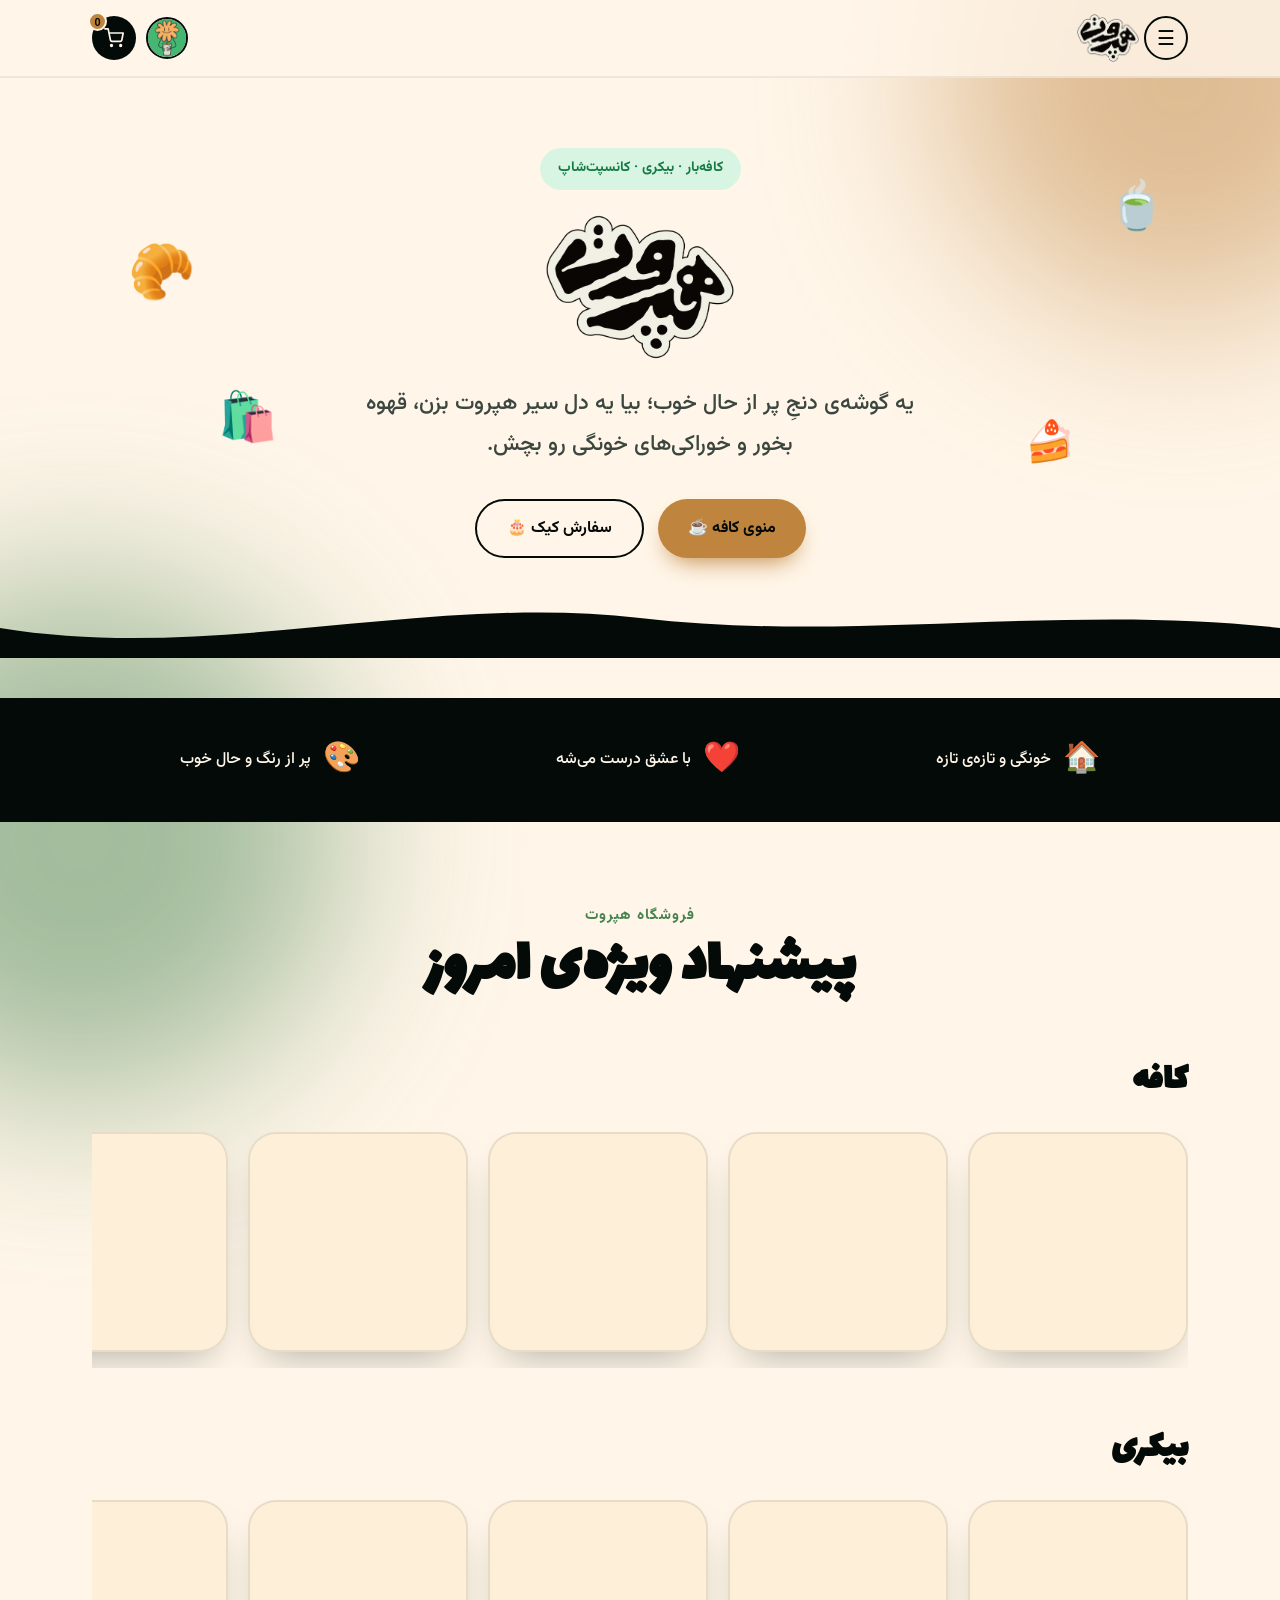
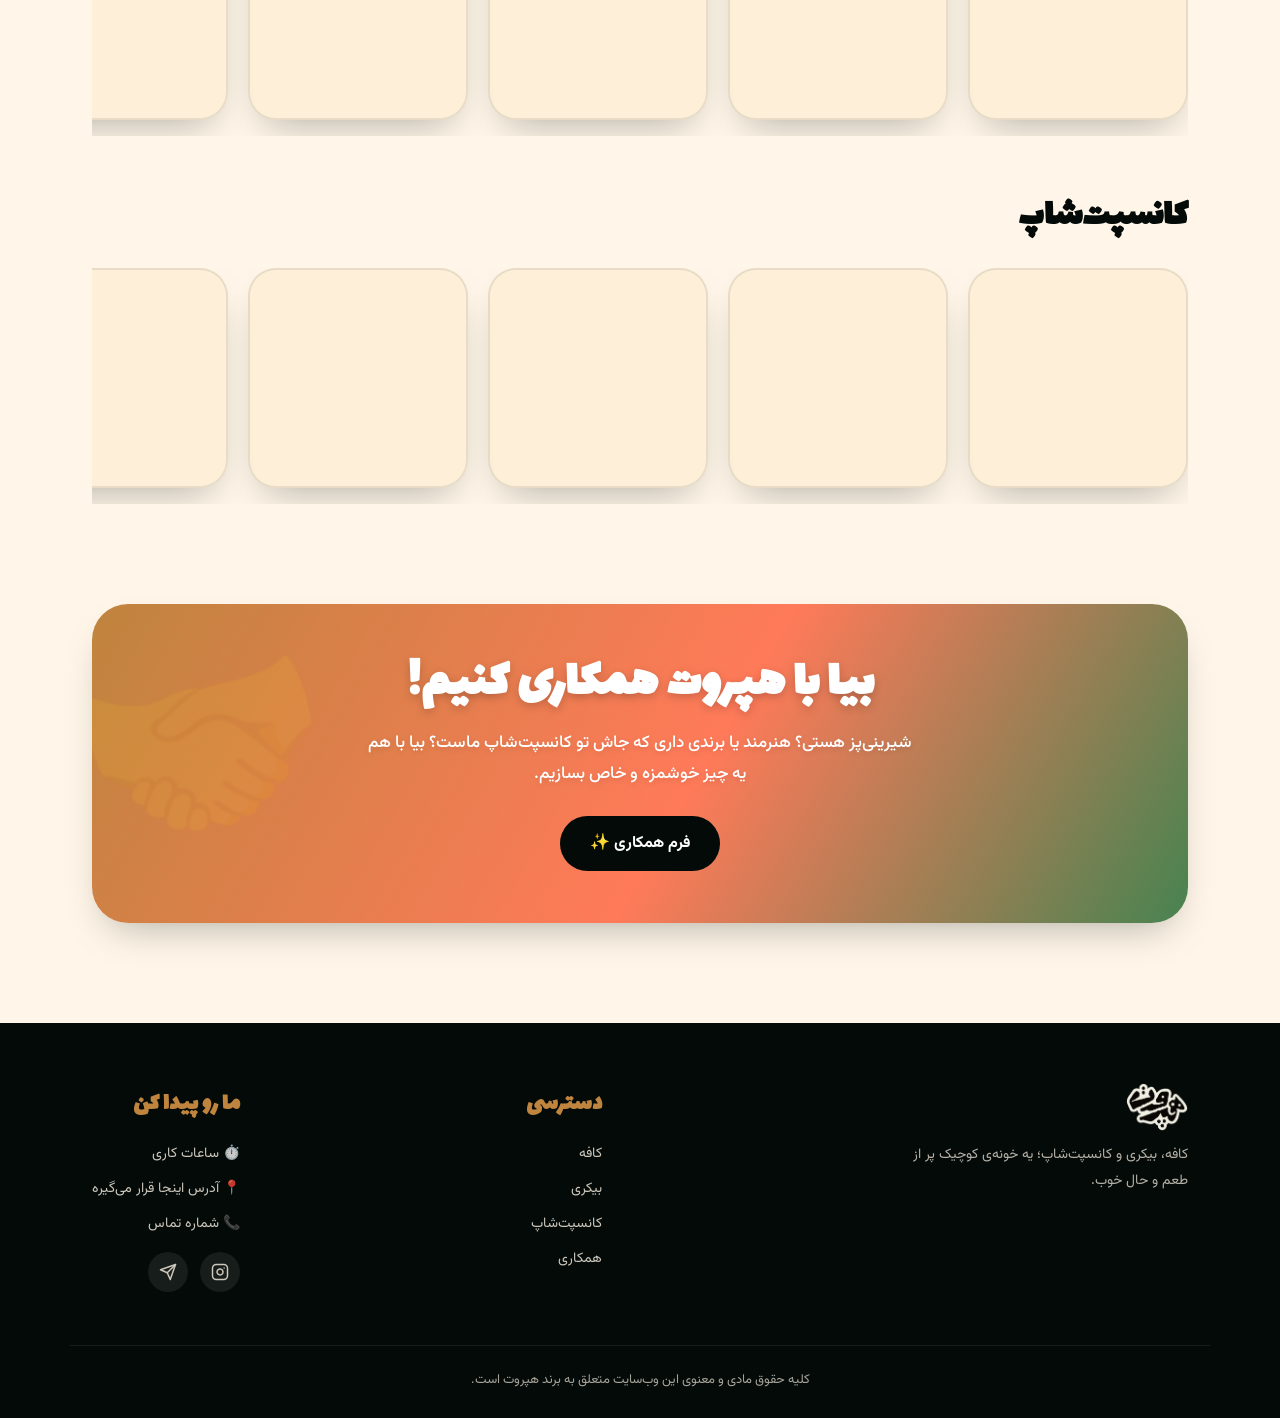
==== haparot.html @ b017d7bc "Haparoot Website" ====
<!DOCTYPE html>
<html lang="fa" dir="rtl">
  <head>
    <meta charset="UTF-8">
    <meta name="viewport" content="width=device-width, initial-scale=1.0">
    <title>هپروت | کافه، بیکری و کانسپت‌شاپ</title>
    <link rel="preconnect" href="https://fonts.googleapis.com">
    <link rel="preconnect" href="https://fonts.gstatic.com" crossorigin>
    <link href="https://fonts.googleapis.com/css2?family=Lalezar&family=Vazirmatn:wght@400;500;700;900&display=swap" rel="stylesheet">
    <link rel="stylesheet" href="Styles/haparot.css">
  </head>
  <body>
  <!-- NAV -->
    <nav>
      <div class="wrap nav-in">
        <div class="brand-group">
          <button class="burger" aria-label="منو">☰</button>
          <a href="#" class="logo">
            <img class="logo-img" src="Resources/Logotype.png" alt="لوگوی هپروت">
          </a>
        </div>
        <div class="nav-right">
          <div class="nav-icons">
            <img class="logo-cup" src="Resources/StickerCup.jpg" alt="لوگوی هپروت">
            <button class="icon-btn" aria-label="سبد خرید">
              <svg viewBox="0 0 24 24" fill="none" stroke="currentColor" stroke-width="2" stroke-linecap="round" stroke-linejoin="round"><circle cx="9" cy="21" r="1"/><circle cx="20" cy="21" r="1"/><path d="M1 1h4l2.68 13.39a2 2 0 0 0 2 1.61h9.72a2 2 0 0 0 2-1.61L23 6H6"/></svg>
              <span class="cart-badge">0</span>
            </button>
          </div>
        </div>
      </div>
    </nav>

    <!-- HERO -->
    <header class="hero">
      <span class="float f1">🍵</span>
      <span class="float f2">🥐</span>
      <span class="float f3">🍰</span>
      <span class="float f4">🛍️</span>
      <div class="wrap">
        <div class="banner-wrap">
          <span class="kicker">کافه‌بار · بیکری · کانسپت‌شاپ</span>
          <img class="banner" src="Resources/Logotype.png" alt="لوگوی هپروت">
        </div>
        
        <p class="tag">یه گوشه‌ی دنجِ پر از حال خوب؛ بیا یه دل سیر هپروت بزن، قهوه بخور و خوراکی‌های خونگی رو بچش.</p>
        <div class="btns">
          <button class="btn btn-primary" onclick="document.getElementById('cafe').scrollIntoView()">منوی کافه ☕</button>
          <button class="btn btn-ghost" onclick="document.getElementById('bakery').scrollIntoView()">سفارش کیک 🎂</button>
        </div>
      </div>
      <svg class="wave" viewBox="0 0 1440 70" preserveAspectRatio="none"><path fill="#030A08" d="M0,40 C240,75 480,5 720,30 C960,55 1200,15 1440,40 L1440,70 L0,70 Z"/></svg>
    </header>

    <!-- FEATURES -->
    <div class="feats">
      <div class="wrap feats-in">
        <div class="feat"><span class="ic">🏠</span> خونگی و تازه‌ی تازه</div>
        <div class="feat"><span class="ic">❤️</span> با عشق درست می‌شه</div>
        <div class="feat"><span class="ic">🎨</span> پر از رنگ و حال خوب</div>
      </div>
    </div>

    <!-- PRODUCTS SLIDERS -->
    <section class="block" id="products">
      <div class="wrap">
        <div class="head">
          <div class="small">فروشگاه هپروت</div>
          <h2>پیشنهاد ویژه‌ی امروز</h2>
        </div>

        <div class="slider-group">

          <!-- CAFE -->
          <div class="slider-section" id="cafe">
            <h3 class="slider-title">کافه</h3>
            <div class="slider-track">
              <div class="slider-box"></div>
              <div class="slider-box"></div>
              <div class="slider-box"></div>
              <div class="slider-box"></div>
              <div class="slider-box"></div>
            </div>
          </div>

          <!-- BAKERY -->
          <div class="slider-section" id="bakery">
            <h3 class="slider-title">بیکری</h3>
            <div class="slider-track">
              <div class="slider-box"></div>
              <div class="slider-box"></div>
              <div class="slider-box"></div>
              <div class="slider-box"></div>
              <div class="slider-box"></div>
            </div>
          </div>

          <!-- CONCEPT SHOP -->
          <div class="slider-section" id="shop">
            <h3 class="slider-title">کانسپت‌شاپ</h3>
            <div class="slider-track">
              <div class="slider-box"></div>
              <div class="slider-box"></div>
              <div class="slider-box"></div>
              <div class="slider-box"></div>
              <div class="slider-box"></div>
            </div>
          </div>

        </div>
      </div>
    </section>

    <!-- COLLAB -->
    <section class="collab" id="collab">
      <div class="wrap">
        <div class="collab-in">
          <h2>بیا با هپروت همکاری کنیم!</h2>
          <p>شیرینی‌پز هستی؟ هنرمند یا برندی داری که جاش تو کانسپت‌شاپ ماست؟ بیا با هم یه چیز خوشمزه و خاص بسازیم.</p>
          <button class="btn">فرم همکاری ✨</button>
        </div>
      </div>
    </section>

    <!-- FOOTER -->
    <footer>
      <div class="wrap foot-grid">
        <div class="foot-brand">
          <div class="logo">
            <img class="logo-img" src="Resources/Logotype.png" alt="لوگوی هپروت">
          </div>
          <p>کافه، بیکری و کانسپت‌شاپ؛ یه خونه‌ی کوچیک پر از طعم و حال خوب.</p>
          
        </div>
        <div class="foot-col">
          <h4>دسترسی</h4>
          <a href="#cafe">کافه</a>
          <a href="#bakery">بیکری</a>
          <a href="#shop">کانسپت‌شاپ</a>
          <a href="#collab">همکاری</a>
        </div>
        <div class="foot-col">
          <h4>ما رو پیدا کن</h4>
          <span>⏱️ ساعات کاری</span>
          <span>📍 آدرس اینجا قرار می‌گیره</span>
          <span>📞 شماره تماس</span>
          <div class="foot-social">
            <a href="https://instagram.com/cafe.haparoot/" target="_blank" rel="noopener" aria-label="اینستاگرام">
              <svg viewBox="0 0 24 24" fill="none" stroke="currentColor" stroke-width="2" stroke-linecap="round" stroke-linejoin="round"><rect x="2" y="2" width="20" height="20" rx="5" ry="5"/><path d="M16 11.37A4 4 0 1 1 12.63 8 4 4 0 0 1 16 11.37z"/><line x1="17.5" y1="6.5" x2="17.51" y2="6.5"/></svg>
            </a>
            <a href="https://t.me/Pouriya_v" target="_blank" rel="noopener" aria-label="تلگرام">
              <svg viewBox="0 0 24 24" fill="none" stroke="currentColor" stroke-width="2" stroke-linecap="round" stroke-linejoin="round"><path d="M22 2 11 13"/><path d="M22 2 15 22l-4-9-9-4 20-7z"/></svg>
            </a>
          </div>
        </div>
      </div>
      <div class="wrap foot-bottom">کلیه حقوق مادی و معنوی این وب‌سایت متعلق به برند هپروت است.</div>
    </footer>
  </body>
</html>
---- Styles/haparot.css ----
@font-face {
  font-family: "Doran";
  src: url("Resources/Fonts/Doran-Regular.otf") format("opentype");
  font-weight: 400;
  font-style: normal;
}

:root
{
    --orange:#BF843E;
    --green:#478350;
    --ink:#030A08;
    --cream:#FFF6E9;
    --cream-2:#FDEFD8;
    --coral:#FF7A59;
    --mint:#D8F5E4;
    --peach:#FFE7C4;
    --radius:28px;
    --shadow:0 18px 40px -18px rgba(3,10,8,.35);
    --display:"Lalezar",cursive;
    --body:"Vazirmatn",sans-serif;
  }

  *
  {
    margin:0;
    padding:0;
    box-sizing:border-box;
  }

  html
  {
    scroll-behavior:smooth;
  }

  body
  {
    font-family:var(--body);
    background:var(--cream);
    color:var(--ink);
    line-height:1.85;
    overflow-x:hidden;
    position:relative;
  }

  body::before,body::after
  {
    content:"";
    position:fixed;
    border-radius:50%;
    filter:blur(90px);
    z-index:-1;
    opacity:.5;
  }

  body::before
  {
    width:480px;
    height:480px;
    background:var(--orange);
    top:-160px;
    right:-140px;
  }

  body::after
  {
    width:520px;
    height:520px;
    background:var(--green);
    bottom:-200px;
    left:-180px;
  }

  a
  {
    text-decoration:none;
    color:inherit;
  }

  .wrap
  {
    max-width:1140px;
    margin:0 auto;
    padding:0 22px;
  }

  .banner-wrap {
    display: flex;
    flex-direction: column;
    align-items: center;
  }

  /* ===== NAV ===== */
  nav
  {
    position:sticky;top:0;z-index:50;
    background:rgba(255,246,233,.82);
    backdrop-filter:blur(12px);
    border-bottom:2px solid rgba(3,10,8,.06);
  }

  .nav-in
  {
    display:flex;
    align-items:center;
    justify-content:space-between;
    height:76px;
  }

  .logo
  {
    display:flex;
    align-items:center;
    gap:10px;
  }

  .logo-title
  {
    display:flex;
    align-items:center;
  }

  .brand-group
  {
    display:flex;
    align-items:center;
    gap: 5px;
  }
  
  .logo-img{
    height:48px;
    width:auto;
    max-width:190px;
    object-fit:contain;
  }
  
  .logo-cup
  {
    width:42px;
    height:42px;
    border-radius:50%;
    object-fit:cover;
    background:var(--peach);
    border:2px solid var(--ink);
  }
  
  .logo-img:not([src]),.logo-img[src=""]
  {
    visibility:hidden;
    width:0;
  }
  
  .logo-text
  {
    font-family:var(--display);
    font-size:30px;
    color:var(--ink);
    line-height:1;
  }

  .nav-right
  {
    display:flex;
    align-items:center;
    gap:26px;
  }
  
  .nav-links
  {
    display:flex;
    gap:28px;
    align-items:center;
  }
  
  .nav-links a
  {
    font-weight:500;
    font-size:15px;
    position:relative;
    transition:color .2s;
  }
  
  .nav-links a::after
  {
    content:"";
    position:absolute;
    right:0;
    bottom:-6px;
    height:3px;
    width:0;
    background:var(--green);
    border-radius:3px;
    transition:width .25s;
  }
  
  .nav-links a:hover
  {
    color:var(--green);
  }
  
  .nav-links a:hover::after
  {
    width:100%;
  }

  .nav-icons
  {
    display:flex;
    align-items:center;
    gap:10px;
  }

  .icon-btn
  {
    position:relative;
    width:44px;
    height:44px;
    border-radius:50%;
    background:var(--ink);
    color:var(--cream);
    display:flex;
    align-items:center;
    justify-content:center;
    border:none;
    cursor:pointer;
    transition:transform .2s,background .2s;
  }

  .icon-btn:hover
  {
    transform:translateY(-2px);
    background:var(--green);
  }

  .icon-btn svg
  {
    width:20px;
    height:20px;
  }

  .cart-badge
  {
    position:absolute;
    top:-4px;
    left:-4px;
    background:var(--orange);
    color:var(--ink);
    font-size:11px;
    font-weight:700;
    width:19px;
    height:19px;
    border-radius:50%;
    display:flex;
    align-items:center;
    justify-content:center;
    border:2px solid var(--cream);
  }

  .burger
  {
    width:44px;
    height:44px;
    border-radius:50%;
    background:transparent;
    border:2px solid var(--ink);
    align-items:center;
    justify-content:center;
    font-size:20px;
    cursor:pointer;
    color:var(--ink);
  }

  /* ===== HERO ===== */
  .hero
  {
    position:relative;
    text-align:center;
    padding:70px 0 40px;
  }

  .hero .kicker
  {
    display:inline-block;
    background:var(--mint);
    color:#157a45;
    font-weight:700;
    padding:8px 18px;
    border-radius:50px;
    font-size:14px;
    margin-bottom:22px;
    opacity:0;
    animation:rise .7s .05s forwards;
  }

  .hero h1
  {
    font-family:var(--display);
    font-size:clamp(72px,15vw,150px);
    line-height:.95;
    color:var(--ink);
    letter-spacing:1px;
    opacity:0;
    animation:rise .7s .15s forwards;
  }

  .banner
  {
    order: 2;
    height: 150px;
    width: auto;
    max-width: 190px;
    object-fit: contain;
  }

  .hero h1 .pop
  {
    color:var(--orange);
    position:relative;
  }

  .hero h1 .gr
  {
    color:var(--green);
    position:relative;
  }

  .hero .tag
  {
    font-size:clamp(17px,2.4vw,22px);
    font-weight:500;
    max-width:560px;
    margin:22px auto 0;
    color:#3a463f;
    opacity:0;
    animation:rise .7s .3s forwards;
  }

  .hero .btns
  {
    display:flex;
    gap:14px;
    justify-content:center;
    flex-wrap:wrap;
    margin-top:34px;
    opacity:0;
    animation:rise .7s .45s forwards;
  }

  .btn
  {
    padding:15px 30px;
    border-radius:50px;
    font-weight:700;
    font-size:16px;
    font-family:var(--body);
    cursor:pointer;
    border:none;
    transition:transform .2s,box-shadow .2s;
  }
  
  .btn-primary
  {
    background:var(--orange);
    color:var(--ink);
    box-shadow:0 12px 24px -10px var(--orange);
  }
  
  .btn-primary:hover
  {
    transform:translateY(-3px) rotate(-1deg);
  }
  
  .btn-ghost
  {
    background:transparent;
    color:var(--ink);
    border:2.5px solid var(--ink);
  }
  
  .btn-ghost:hover
  {
    transform:translateY(-3px);
    background:var(--ink);
    color:var(--cream);
  }

  .float
  {
    position:absolute;
    font-size:46px;
    animation:bob 5s ease-in-out infinite;
    user-select:none;
    z-index:-1;
  }
  
  .float.f1
  {
    top:90px;
    right:9%;
    animation-delay:0s;
  }
  
  .float.f2
  {
    top:150px;
    left:10%;
    animation-delay:.8s;
    font-size:54px;
  }
  
  .float.f3
  {
    top:330px;
    right:16%;
    animation-delay:1.6s;
    font-size:40px;
  }
  
  .float.f4
  {
    top:300px;
    left:17%;
    animation-delay:2.2s;
    font-size:48px;
  }

  /* wave divider */
  .wave
  {
    display:block;
    width:100%;
    height:70px;
    margin-top:30px;
  }

  /* ===== FEATURES STRIP ===== */
  .feats
  {
    background:var(--ink);
    color:var(--cream);
    padding:34px 0;
  }
  
  .feats-in
  {
    display:flex;
    justify-content:space-around;
    gap:20px;
    flex-wrap:wrap;
    text-align:center;
  }
  
  .feat
  {
    display:flex;
    align-items:center;
    gap:12px;
    font-weight:500;
    font-size:16px;
  }
  
  .feat .ic
  {
    font-size:30px;
  }

  /* ===== SECTIONS ===== */
  section.block
  {
    padding:80px 0 30px;
  }
  
  .head
  {
    text-align:center;
    margin-bottom:48px;
  }
  
  .head .small
  {
    color:var(--green);
    font-weight:700;
    font-size:15px;
    letter-spacing:1px;
  }
  
  .head h2
  {
    font-family:var(--display);
    font-size:clamp(40px,6vw,62px);
    color:var(--ink);
    line-height:1;
    margin-top:6px;
  }

  /* ===== PRODUCT CARDS ===== */
  .cards
  {
    display:grid;
    grid-template-columns:repeat(3,1fr);
    gap:34px;
  }
  
  .card{
    position:relative;
    clip-path:polygon(5% 2%, 97% 0%, 100% 96%, 3% 100%);
    filter:drop-shadow(0 16px 26px rgba(3,10,8,.28));
    padding:38px 30px 30px;
    display:flex;flex-direction:column;min-height:360px;
    transition:transform .3s;
  }
  
  .card:hover
  {
    transform:translateY(-8px) rotate(-1deg)
  }
  
  .card .handle
  {
    position:absolute;
    top:-14px;
    right:50%;
    transform:translateX(50%);
    width:64px;
    height:26px;
    border:4px solid var(--ink);
    border-bottom:none;
    border-radius:30px 30px 0 0;
    opacity:.9;
  }
  
  .card .emoji
  {
    font-size:48px;
    margin-bottom:14px;
  }
  
  .card h3
  {
    font-family:var(--display);
    font-size:34px;
    line-height:1;
    margin-bottom:10px;
  }
  
  .card p
  {
    font-size:15px;
    font-weight:400;
    margin-bottom:auto;
    opacity:.92;
  }
  
  .card .from
  {
    font-weight:700;
    font-size:14px;
    margin:18px 0 14px;
    opacity:.85;
  }
  
  .card .order
  {
    align-self:flex-start;
    background:var(--ink);
    color:var(--cream);
    padding:12px 22px;
    border-radius:50px;
    font-weight:700;
    font-size:15px;
    transition:transform .2s,background .2s;
    display:inline-flex;
    align-items:center;
    gap:8px;
  }
  
  .card .order:hover
  {
    transform:translateX(-4px);
  }

  .card.cafe
  {
    background:var(--orange);
    color:var(--ink);
  }
  
  .card.cafe .handle
  {
    border-color:var(--ink);
  }
  
  .card.cafe .order:hover
  {
    background:#fff;
    color:var(--ink);
  }
  
  .card.bakery
  {
    background:var(--green);
    color:#06241a;
  }
  
  .card.bakery .handle
  {
    border-color:#06241a;
  }
  
  .card.bakery .order
  {
    background:#06241a;
  }
  
  .card.bakery .order:hover
  {
    background:#fff;
      color:#06241a;
  }
  
  .card.shop
  {
    background:var(--ink);
    color:var(--cream);
  }
  
  .card.shop .handle
  {
    border-color:var(--cream);
  }
  
  .card.shop .order
  {
    background:var(--orange);
    color:var(--ink);
  }
  
  .card.shop .order:hover
  {
    background:var(--green);
    color:#fff;
  }

  /* ===== PRODUCT SLIDERS ===== */
  .slider-group
  {
    display:flex;
    flex-direction:column;
    gap:46px;
  }

  .slider-section
  {
    width:100%;
  }

  .slider-title
  {
    font-family:var(--display);
    font-size:clamp(28px,4vw,38px);
    margin-bottom:16px;
    color:var(--ink);
  }

  .slider-track
  {
    display:flex;
    gap:20px;
    overflow-x:auto;
    scroll-snap-type:x mandatory;
    -webkit-overflow-scrolling:touch;
    padding-bottom:16px;
    scrollbar-width:thin;
  }

  .slider-box
  {
    flex:0 0 220px;
    height:220px;
    background:var(--cream-2);
    border:2px solid rgba(3,10,8,.08);
    border-radius:var(--radius);
    box-shadow:var(--shadow);
    scroll-snap-align:start;
  }

  /* ===== COLLAB ===== */
  .collab
  {
    padding:70px 0;
  }
  
  .collab-in
  {
    background:linear-gradient(120deg,var(--orange),var(--coral) 55%,var(--green));
    border-radius:36px;
    padding:52px 40px;
    text-align:center;
    color:#fff;
    position:relative;
    overflow:hidden;
    box-shadow:var(--shadow);
  }
  
  .collab-in::before
  {
    content:"🤝";
    position:absolute;
    font-size:200px;
    opacity:.12;
    top:-30px;
    left:-10px;
    transform:rotate(-12deg);
  }
  
  .collab-in h2
  {
    font-family:var(--display);
    font-size:clamp(34px,5vw,52px);
    line-height:1.1;
    text-shadow:0 3px 10px rgba(0,0,0,.18);
  }
  
  .collab-in p
  {
    max-width:560px;
    margin:14px auto 26px;
    font-weight:500;
    font-size:17px;
    text-shadow:0 2px 6px rgba(0,0,0,.12);
  }
  
  .collab-in .btn
  {
    background:var(--ink);
    color:#fff;
  }
  
  .collab-in .btn:hover
  {
    transform:translateY(-3px) scale(1.03);
  }

  /* ===== FOOTER ===== */
  footer
  {
    background:var(--ink);
    color:var(--cream);
    padding:60px 0 26px;
    margin-top:30px;
  }
  
  .foot-grid
  {
    display:flex;
    justify-content:space-between;
    gap:40px;
    flex-wrap:wrap;
  }
  
  .foot-brand .logo-text
  {
    color:var(--cream);
  }
  
  .foot-brand .logo
  {
    margin-bottom:12px;
  }
  
  .foot-brand p
  {
    max-width:300px;
    opacity:.7;
    font-size:14px;
  }
  
  .foot-col h4
  {
    font-family:var(--display);
    font-size:24px;
    margin-bottom:14px;
    color:var(--orange);
  }
  
  .foot-col a,.foot-col span
  {
    display:block;
    opacity:.8;
    font-size:14px;
    margin-bottom:9px;
    transition:opacity .2s;
  }
  
  .foot-col a:hover
  {
    opacity:1;
    color:var(--green);
  }
 
  .foot-bottom
  {
    text-align:center;
    margin-top:44px;
    padding-top:22px;
    border-top:1px solid rgba(255,255,255,.12);
    opacity:.65;
    font-size:13px;
  }

  .foot-social
  {
    display:flex;
    gap:12px;
    margin-top:14px;
  }

  .foot-social a
  {
    width:40px;
    height:40px;
    border-radius:50%;
    background:rgba(255,246,233,.1);
    display:flex;
    align-items:center;
    justify-content:center;
    font-size:18px;
    transition:transform .2s,background .2s;
  }

  .foot-social a svg
  {
    width:18px;
    height:18px;
  }
  
  .foot-social a:hover
  {
    transform:translateY(-2px);
    background:var(--orange);
  }

  @keyframes rise{from{opacity:0;transform:translateY(26px)}to{opacity:1;transform:translateY(0)}}
  @keyframes bob{0%,100%{transform:translateY(0) rotate(-4deg)}50%{transform:translateY(-18px) rotate(4deg)}}

  /* ===== RESPONSIVE ===== */
  @media(max-width:880px)
  {
    .cards{grid-template-columns:1fr}
    .nav-links{display:none}
    .burger{display:flex}
    .float{display:none}
    .foot-grid{flex-direction:column;gap:28px}
  }
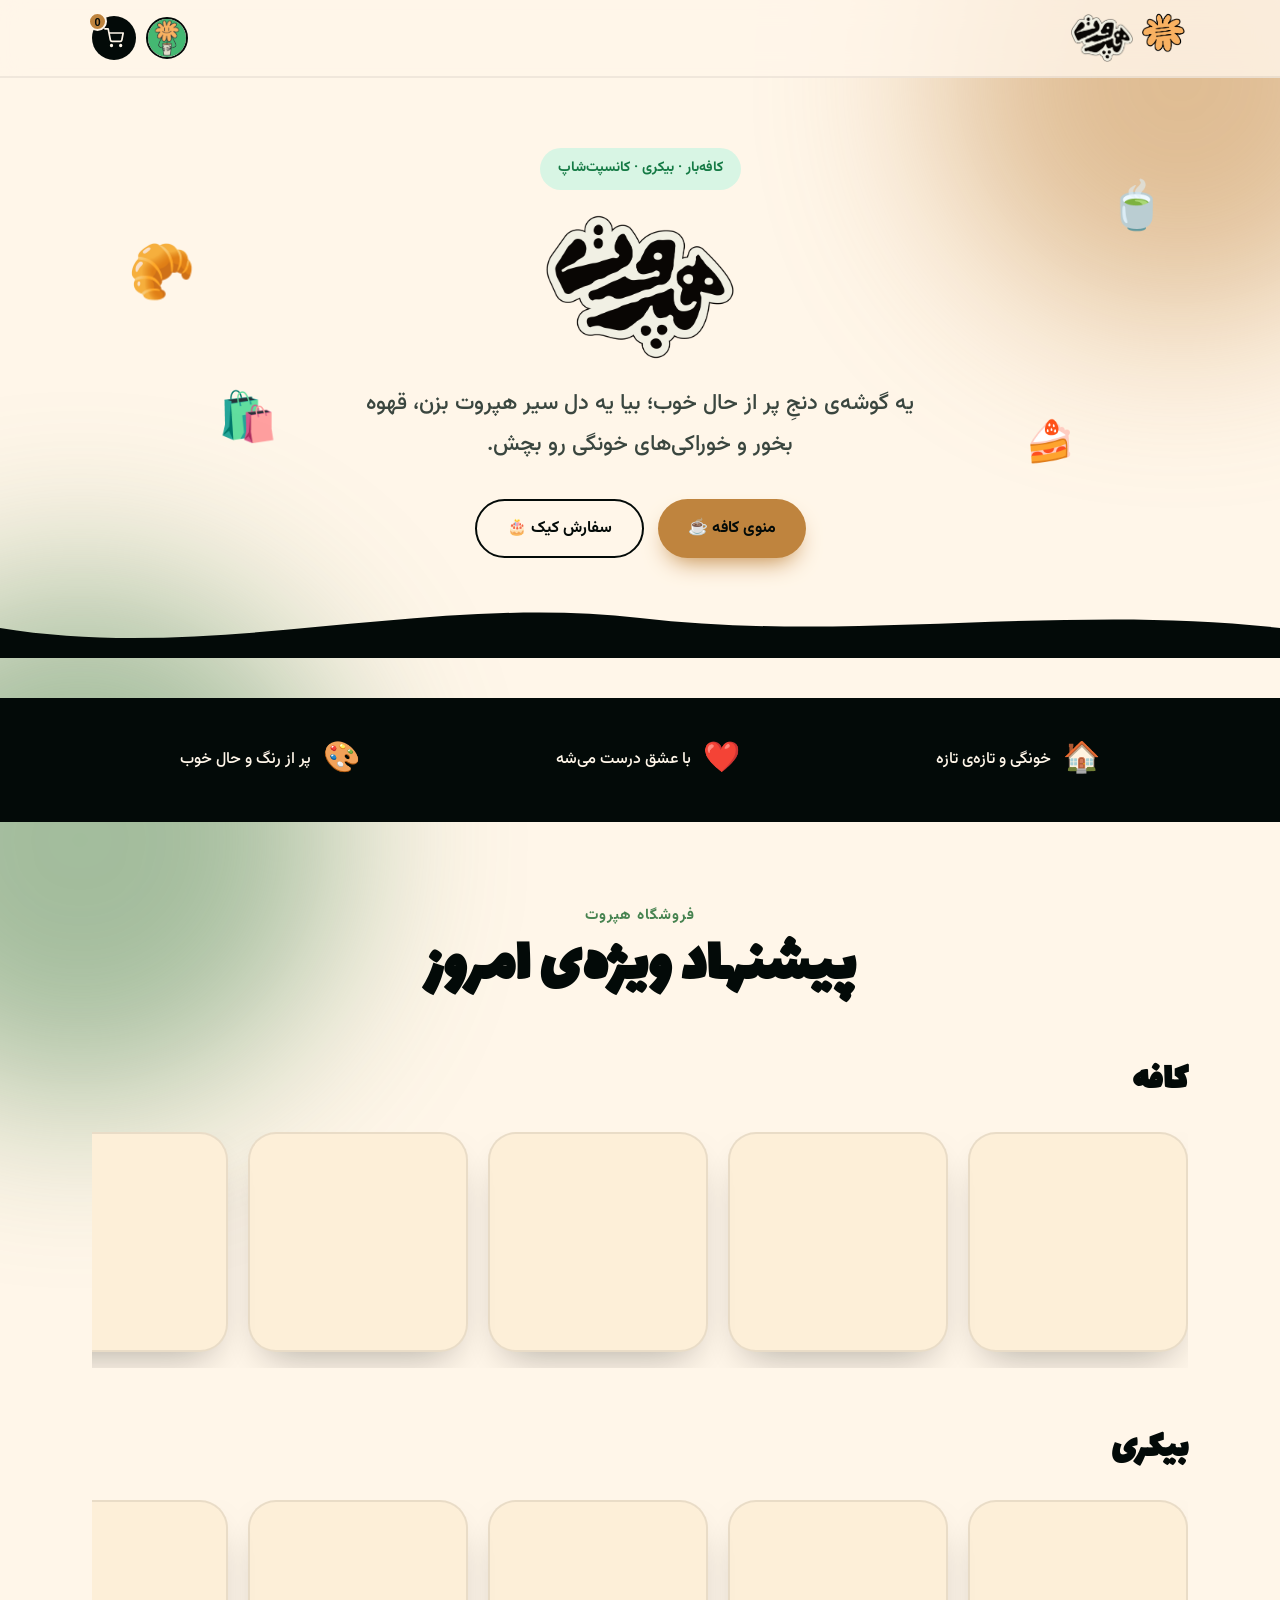
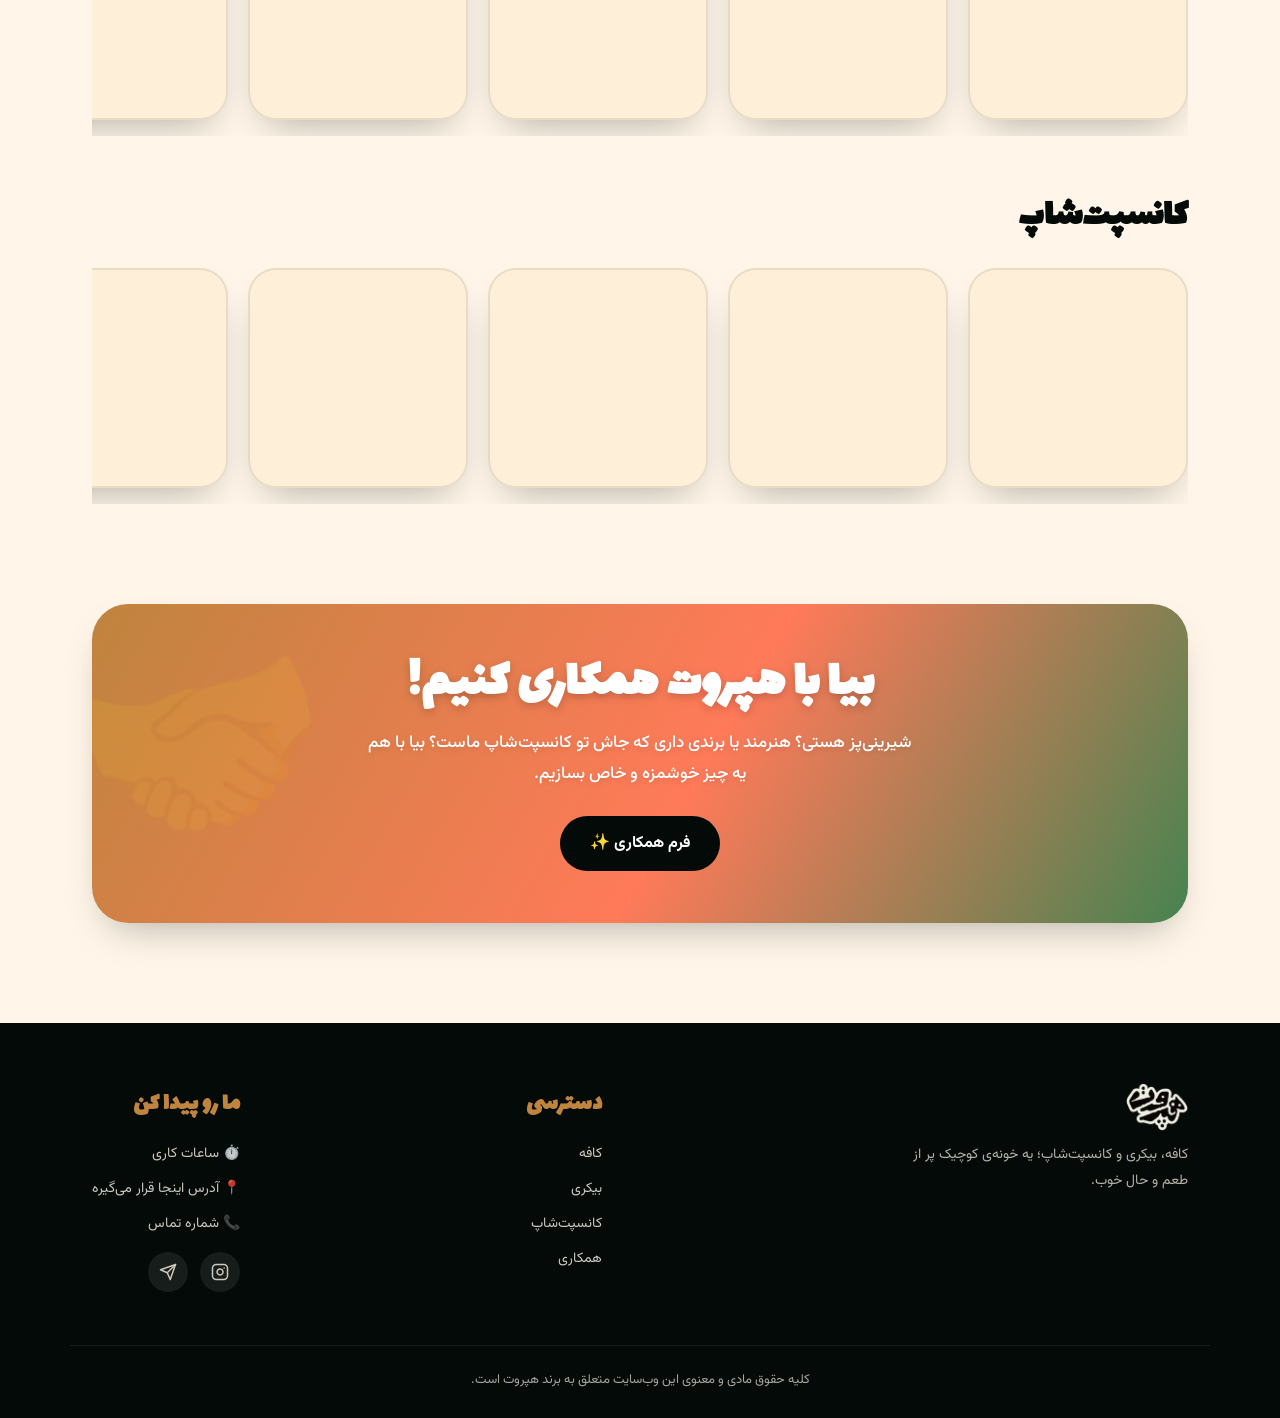
==== commit bdf73376: "Update More button design and functionality" ====
--- a/haparot.html
+++ b/haparot.html
@@ -14,7 +14,61 @@
     <nav>
       <div class="wrap nav-in">
         <div class="brand-group">
-          <button class="burger" aria-label="منو">☰</button>
+          <div class="more-wrap" id="moreWrap">
+            <span class="more-ring"></span>
+            <img class="more" id="moreBtn" src="Resources/HaparootMore.png" alt="لوگوی هپروت" onclick="toggleMorePanel()">
+            <div class="more-panel" id="morePanel">
+
+              <div class="more-section">
+                <div class="more-section-head" onclick="toggleSection(this)">
+                  <span>خنزر پنزر فروشی</span>
+                  <span class="more-arrow">▾</span>
+                </div>
+                <div class="more-sub">
+                  <a href="#">زیرمجموعه یک</a>
+                  <a href="#">زیرمجموعه دو</a>
+                  <a href="#">زیرمجموعه سه</a>
+                </div>
+              </div>
+
+              <div class="more-section">
+                <div class="more-section-head" onclick="toggleSection(this)">
+                  <span>منوی کافه</span>
+                  <span class="more-arrow">▾</span>
+                </div>
+                <div class="more-sub">
+                  <a href="#">زیرمجموعه یک</a>
+                  <a href="#">زیرمجموعه دو</a>
+                  <a href="#">زیرمجموعه سه</a>
+                </div>
+              </div>
+
+              <div class="more-section">
+                <div class="more-section-head" onclick="toggleSection(this)">
+                  <span>خوردنی فروشی</span>
+                  <span class="more-arrow">▾</span>
+                </div>
+                <div class="more-sub">
+                  <a href="#">زیرمجموعه یک</a>
+                  <a href="#">زیرمجموعه دو</a>
+                  <a href="#">زیرمجموعه سه</a>
+                </div>
+              </div>
+
+              <div class="more-section">
+                <div class="more-section-head" onclick="toggleSection(this)">
+                  <span>همکاری هپروتی</span>
+                  <span class="more-arrow">▾</span>
+                </div>
+                <div class="more-sub">
+                  <a href="#">زیرمجموعه یک</a>
+                  <a href="#">زیرمجموعه دو</a>
+                  <a href="#">زیرمجموعه سه</a>
+                </div>
+              </div>
+
+            </div>
+          </div>
           <a href="#" class="logo">
             <img class="logo-img" src="Resources/Logotype.png" alt="لوگوی هپروت">
           </a>
@@ -156,5 +210,21 @@
       </div>
       <div class="wrap foot-bottom">کلیه حقوق مادی و معنوی این وب‌سایت متعلق به برند هپروت است.</div>
     </footer>
+    <script>
+      function toggleMorePanel(){
+        const wrap = document.getElementById('moreWrap');
+        const panel = document.getElementById('morePanel');
+        wrap.classList.toggle('open');
+        panel.classList.toggle('open');
+      }
+      function toggleSection(el){
+        const section = el.parentElement;
+        const wasExpanded = section.classList.contains('expanded');
+        document.querySelectorAll('.more-section').forEach(s => s.classList.remove('expanded'));
+        if(!wasExpanded){
+          section.classList.add('expanded');
+        }
+      }
+    </script>
   </body>
 </html>
--- a/Styles/haparot.css
+++ b/Styles/haparot.css
@@ -134,7 +134,123 @@
     max-width:190px;
     object-fit:contain;
   }
-  
+  .more 
+  {
+    width:50px;
+    height:50px;
+    object-fit:cover;
+    cursor: pointer;
+  }
+
+  .more-wrap
+  {
+    position:relative;
+  }
+
+  @property --more-p
+  {
+    syntax:'<number>';
+    inherits:false;
+    initial-value:0;
+  }
+
+  .more-ring
+  {
+    position:absolute;
+    top:0px;
+    left:0px;
+    width:50px;
+    height:50px;
+    border-radius:50%;
+    padding:3px;
+    --more-p:0;
+    background:conic-gradient(var(--green) calc(var(--more-p) * 1%), transparent 0);
+    -webkit-mask:radial-gradient(farthest-side, transparent calc(100% - 3px), #000 calc(100% - 3px));
+    mask:radial-gradient(farthest-side, transparent calc(100% - 3px), #000 calc(100% - 3px));
+    transition:--more-p .6s ease;
+    pointer-events:none;
+  }
+
+  .more-wrap.open .more-ring
+  {
+    --more-p:100;
+  }
+  .more-panel
+  {
+    display:none;
+    position:absolute;
+    top:60px;
+    right:0;
+    width:240px;
+    background:var(--cream-2);
+    border:2px solid rgba(3,10,8,.08);
+    border-radius:var(--radius);
+    box-shadow:var(--shadow);
+    padding:10px 16px;
+    z-index:60;
+  }
+
+  .more-panel.open
+  {
+    display:block;
+  }
+
+  .more-section
+  {
+    border-bottom:1px solid rgba(3,10,8,.08);
+  }
+
+  .more-section:last-child
+  {
+    border-bottom:none;
+  }
+
+  .more-section-head
+  {
+    display:flex;
+    justify-content:space-between;
+    align-items:center;
+    padding:12px 2px;
+    cursor:pointer;
+    font-weight:700;
+    font-size:15px;
+  }
+
+  .more-arrow
+  {
+    transition:transform .2s;
+  }
+
+  .more-section.expanded .more-arrow
+  {
+    transform:rotate(180deg);
+  }
+
+  .more-sub
+  {
+    display:none;
+    flex-direction:column;
+    gap:8px;
+    padding:0 4px 12px 6px;
+  }
+
+  .more-section.expanded .more-sub
+  {
+    display:flex;
+  }
+
+  .more-sub a
+  {
+    font-size:13px;
+    opacity:.85;
+  }
+
+  .more-sub a:hover
+  {
+    opacity:1;
+    color:var(--green);
+  }
+
   .logo-cup
   {
     width:42px;
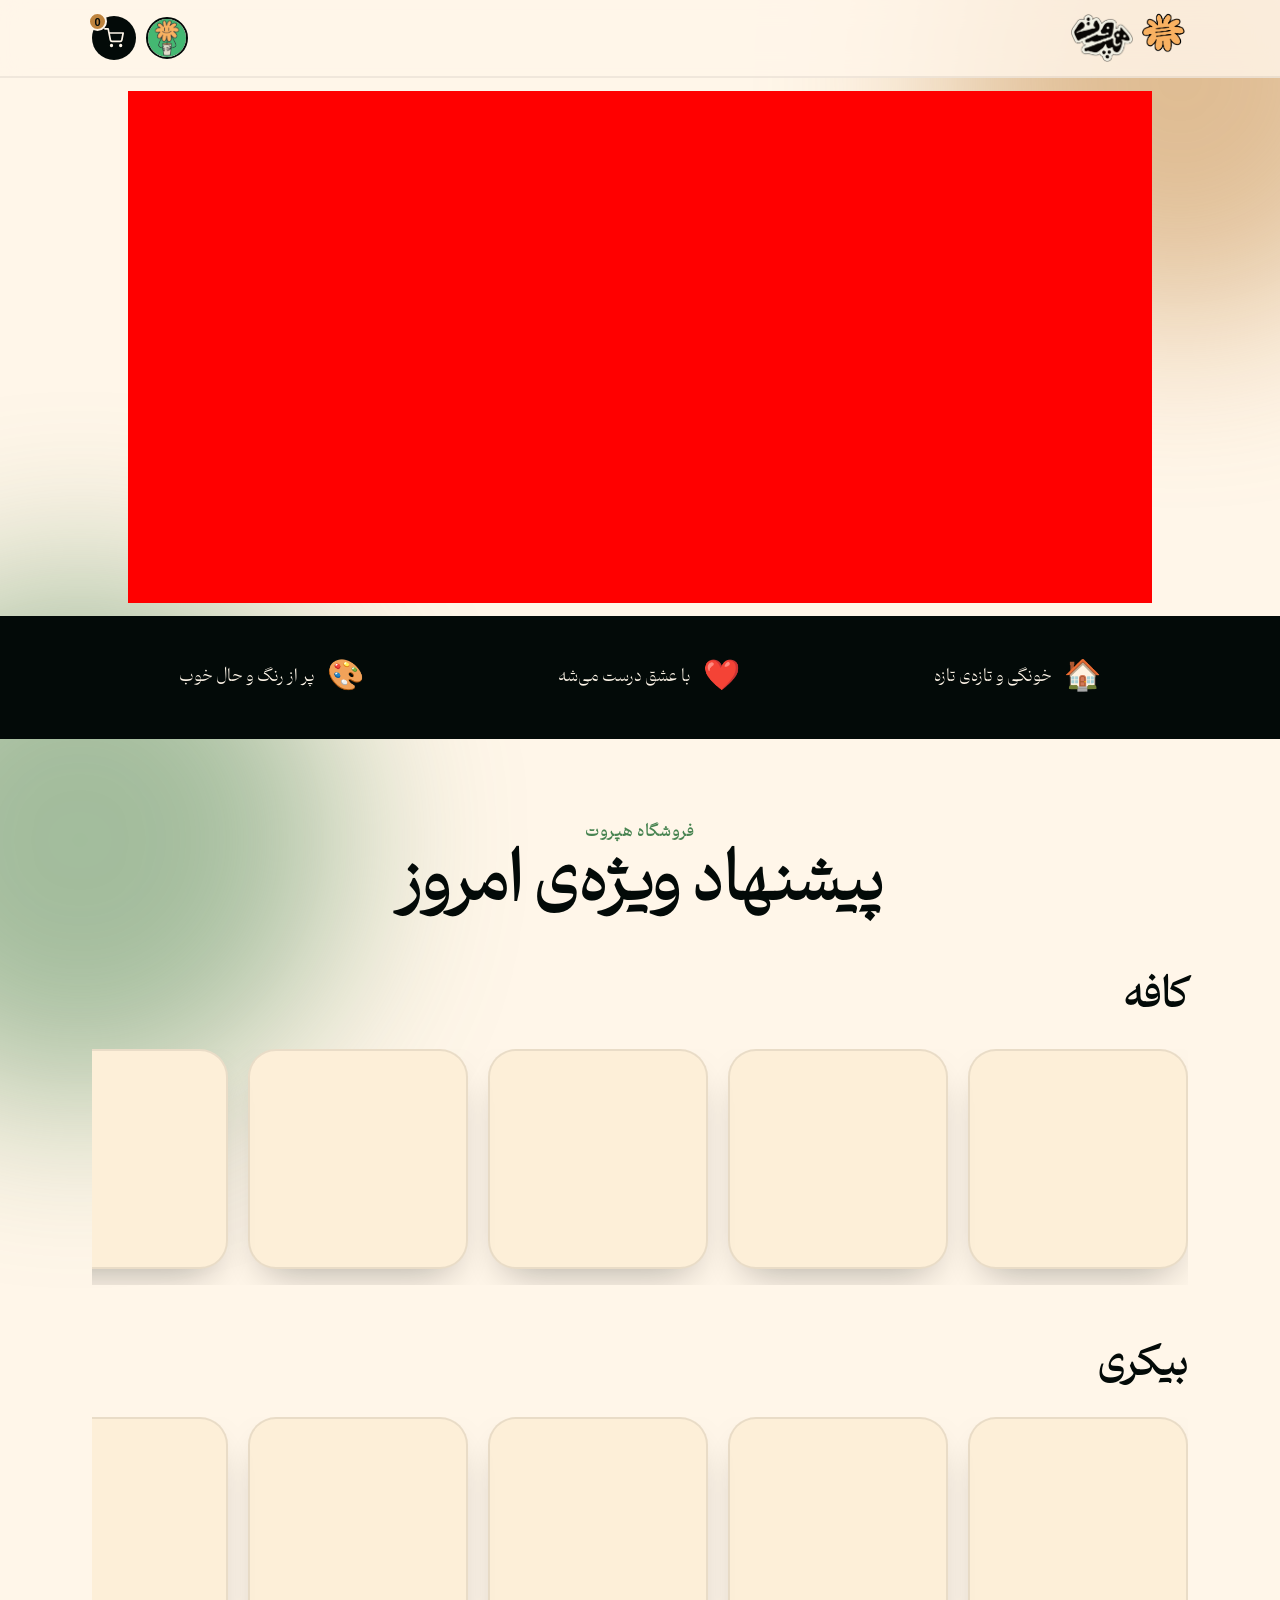
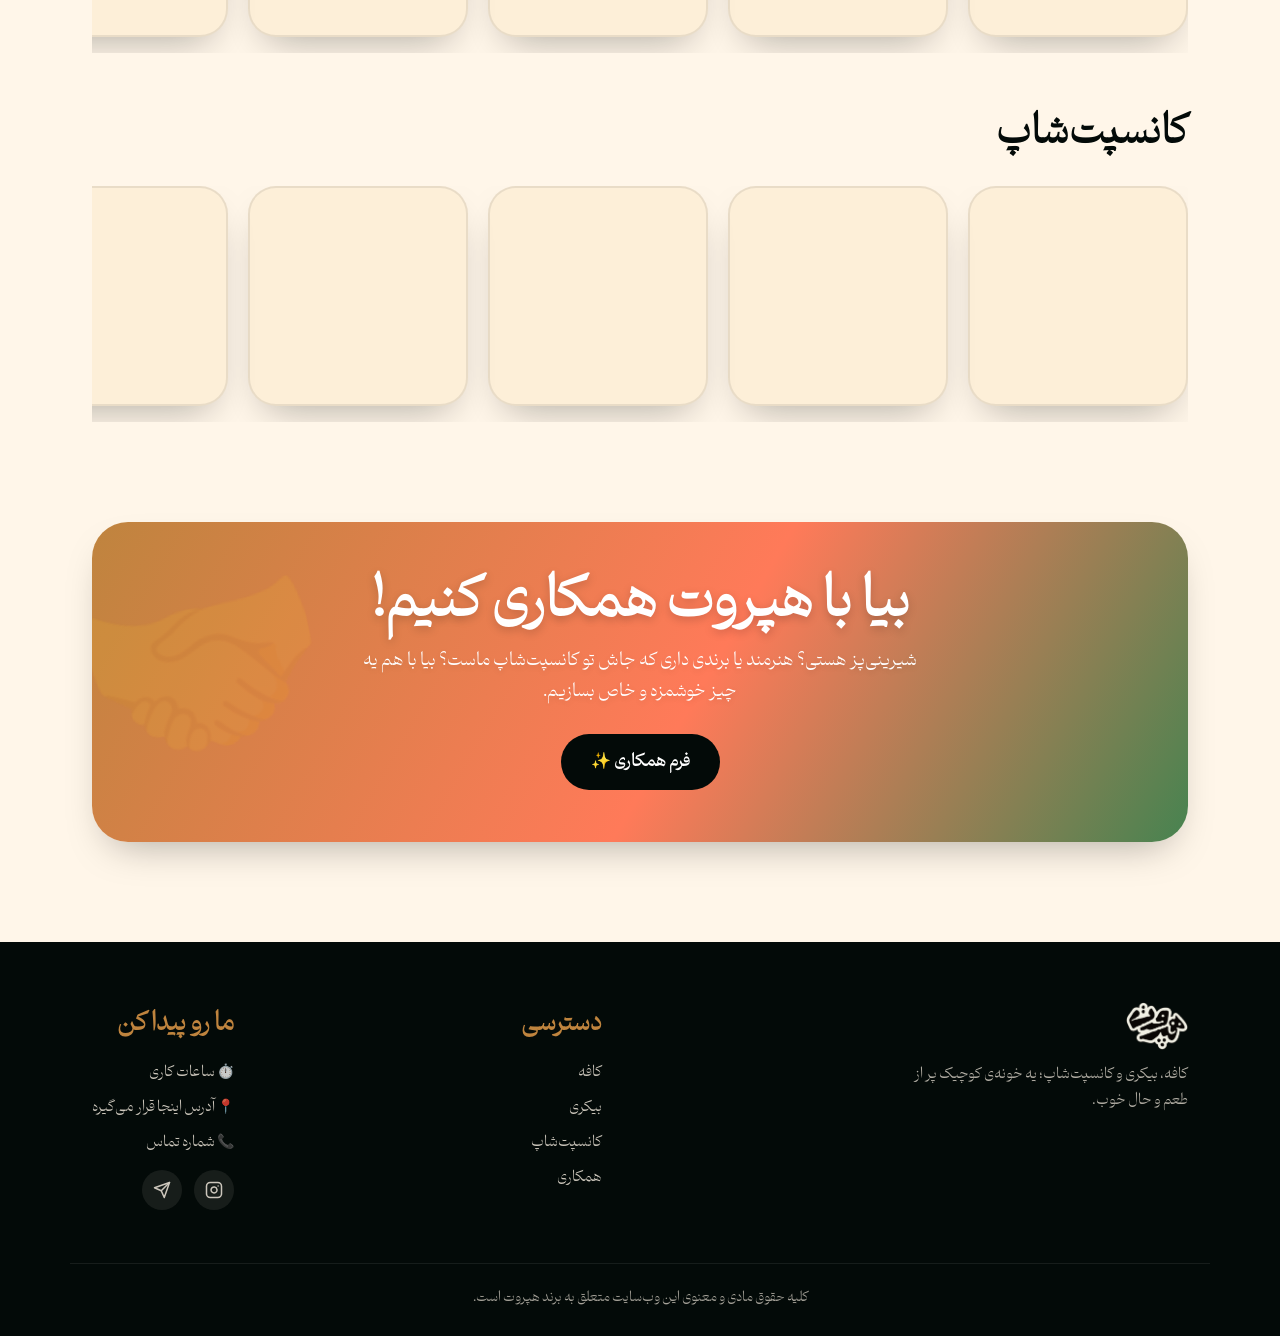
==== commit c60b9cee: "Create cafe menu page" ====
--- a/haparot.html
+++ b/haparot.html
@@ -84,27 +84,9 @@
         </div>
       </div>
     </nav>
-
+     
     <!-- HERO -->
-    <header class="hero">
-      <span class="float f1">🍵</span>
-      <span class="float f2">🥐</span>
-      <span class="float f3">🍰</span>
-      <span class="float f4">🛍️</span>
-      <div class="wrap">
-        <div class="banner-wrap">
-          <span class="kicker">کافه‌بار · بیکری · کانسپت‌شاپ</span>
-          <img class="banner" src="Resources/Logotype.png" alt="لوگوی هپروت">
-        </div>
-        
-        <p class="tag">یه گوشه‌ی دنجِ پر از حال خوب؛ بیا یه دل سیر هپروت بزن، قهوه بخور و خوراکی‌های خونگی رو بچش.</p>
-        <div class="btns">
-          <button class="btn btn-primary" onclick="document.getElementById('cafe').scrollIntoView()">منوی کافه ☕</button>
-          <button class="btn btn-ghost" onclick="document.getElementById('bakery').scrollIntoView()">سفارش کیک 🎂</button>
-        </div>
-      </div>
-      <svg class="wave" viewBox="0 0 1440 70" preserveAspectRatio="none"><path fill="#030A08" d="M0,40 C240,75 480,5 720,30 C960,55 1200,15 1440,40 L1440,70 L0,70 Z"/></svg>
-    </header>
+    <div class="test123"></div> 
 
     <!-- FEATURES -->
     <div class="feats">
--- a/Styles/haparot.css
+++ b/Styles/haparot.css
@@ -1,7 +1,7 @@
 
 @font-face {
   font-family: "Doran";
-  src: url("Resources/Fonts/Doran-Regular.otf") format("opentype");
+  src: url("../Resources/Fonts/DoranFaNum-Regular.otf") format("opentype");
   font-weight: 400;
   font-style: normal;
 }
@@ -18,8 +18,8 @@
     --peach:#FFE7C4;
     --radius:28px;
     --shadow:0 18px 40px -18px rgba(3,10,8,.35);
-    --display:"Lalezar",cursive;
-    --body:"Vazirmatn",sans-serif;
+    --display:"Doran",cursive;
+    --body:"Doran",sans-serif;
   }
 
   *
@@ -76,6 +76,14 @@
   {
     text-decoration:none;
     color:inherit;
+  }
+
+  .test123
+  {
+    background-color: red;
+    width: 80%;
+    margin: 1% auto;
+    aspect-ratio: 2/1;
   }
 
   .wrap
@@ -968,4 +976,5 @@
     .burger{display:flex}
     .float{display:none}
     .foot-grid{flex-direction:column;gap:28px}
+    .test123{width: 98%;}
   }
